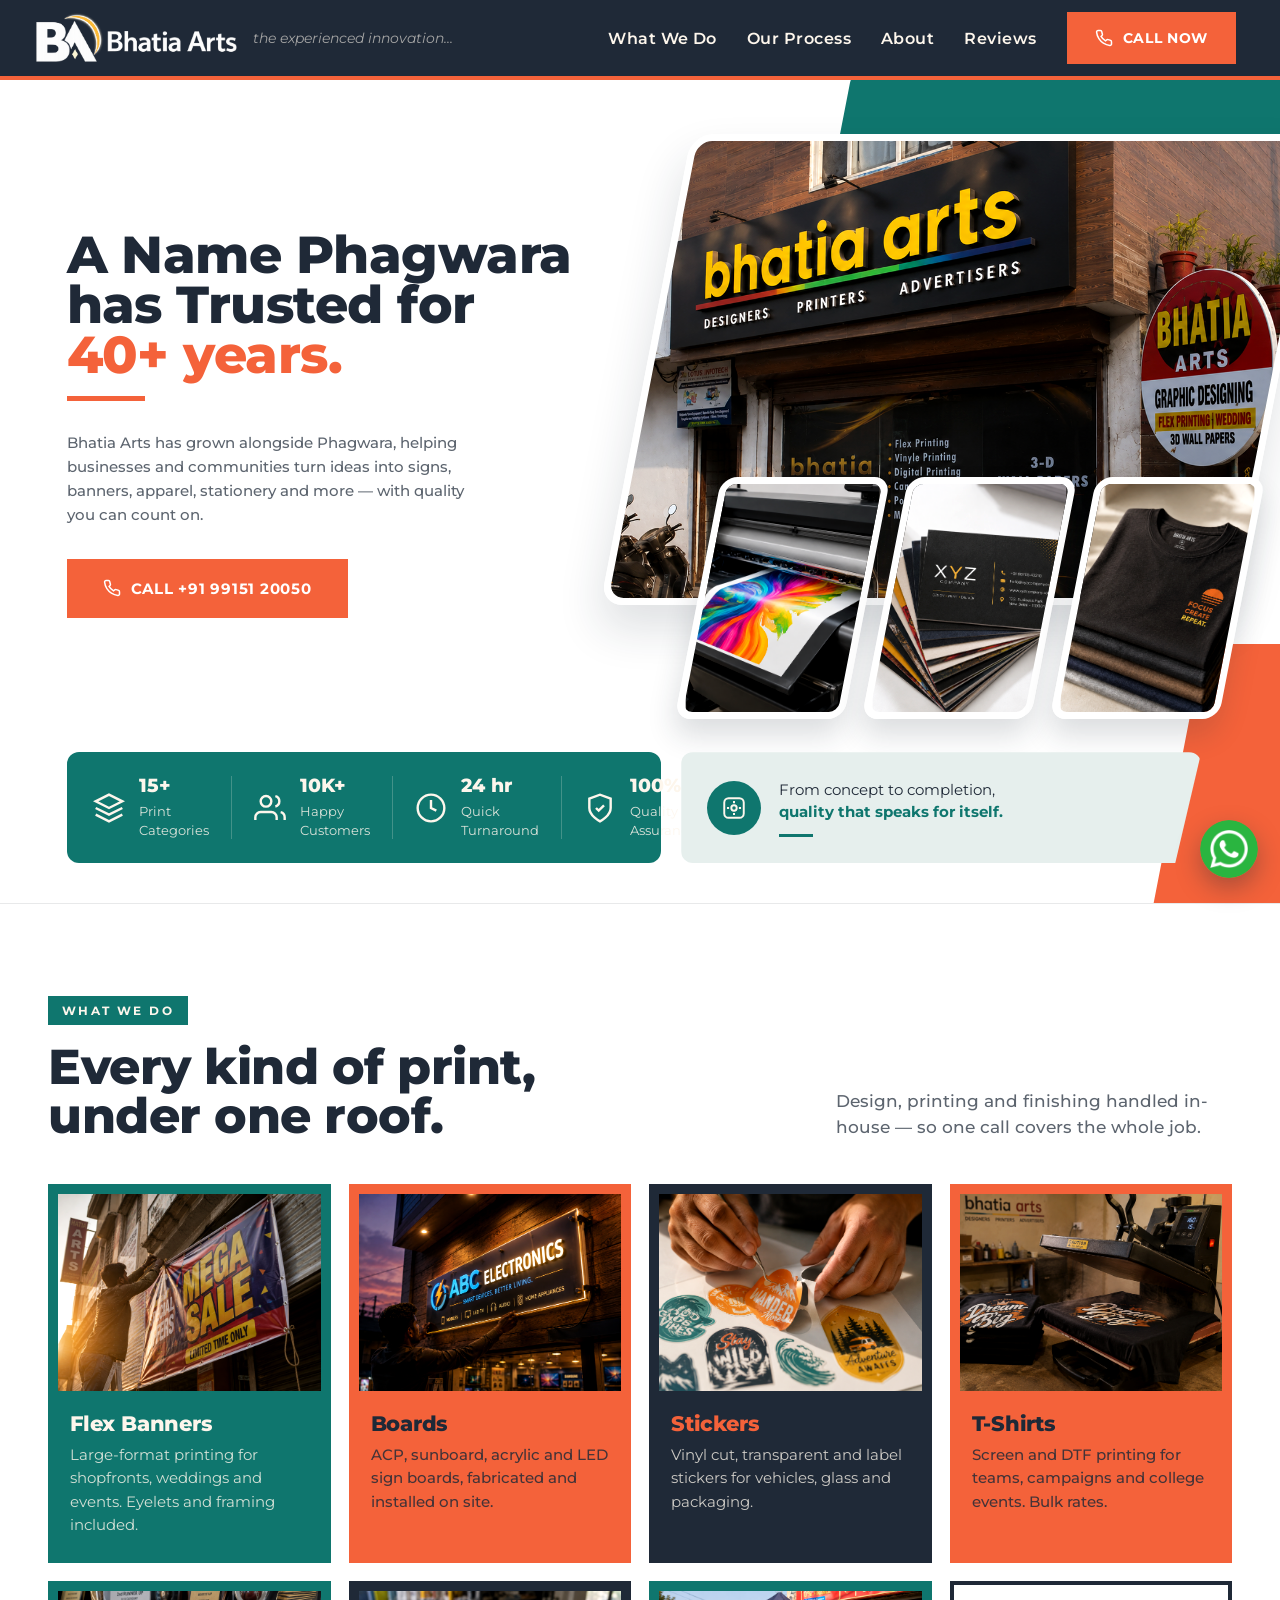
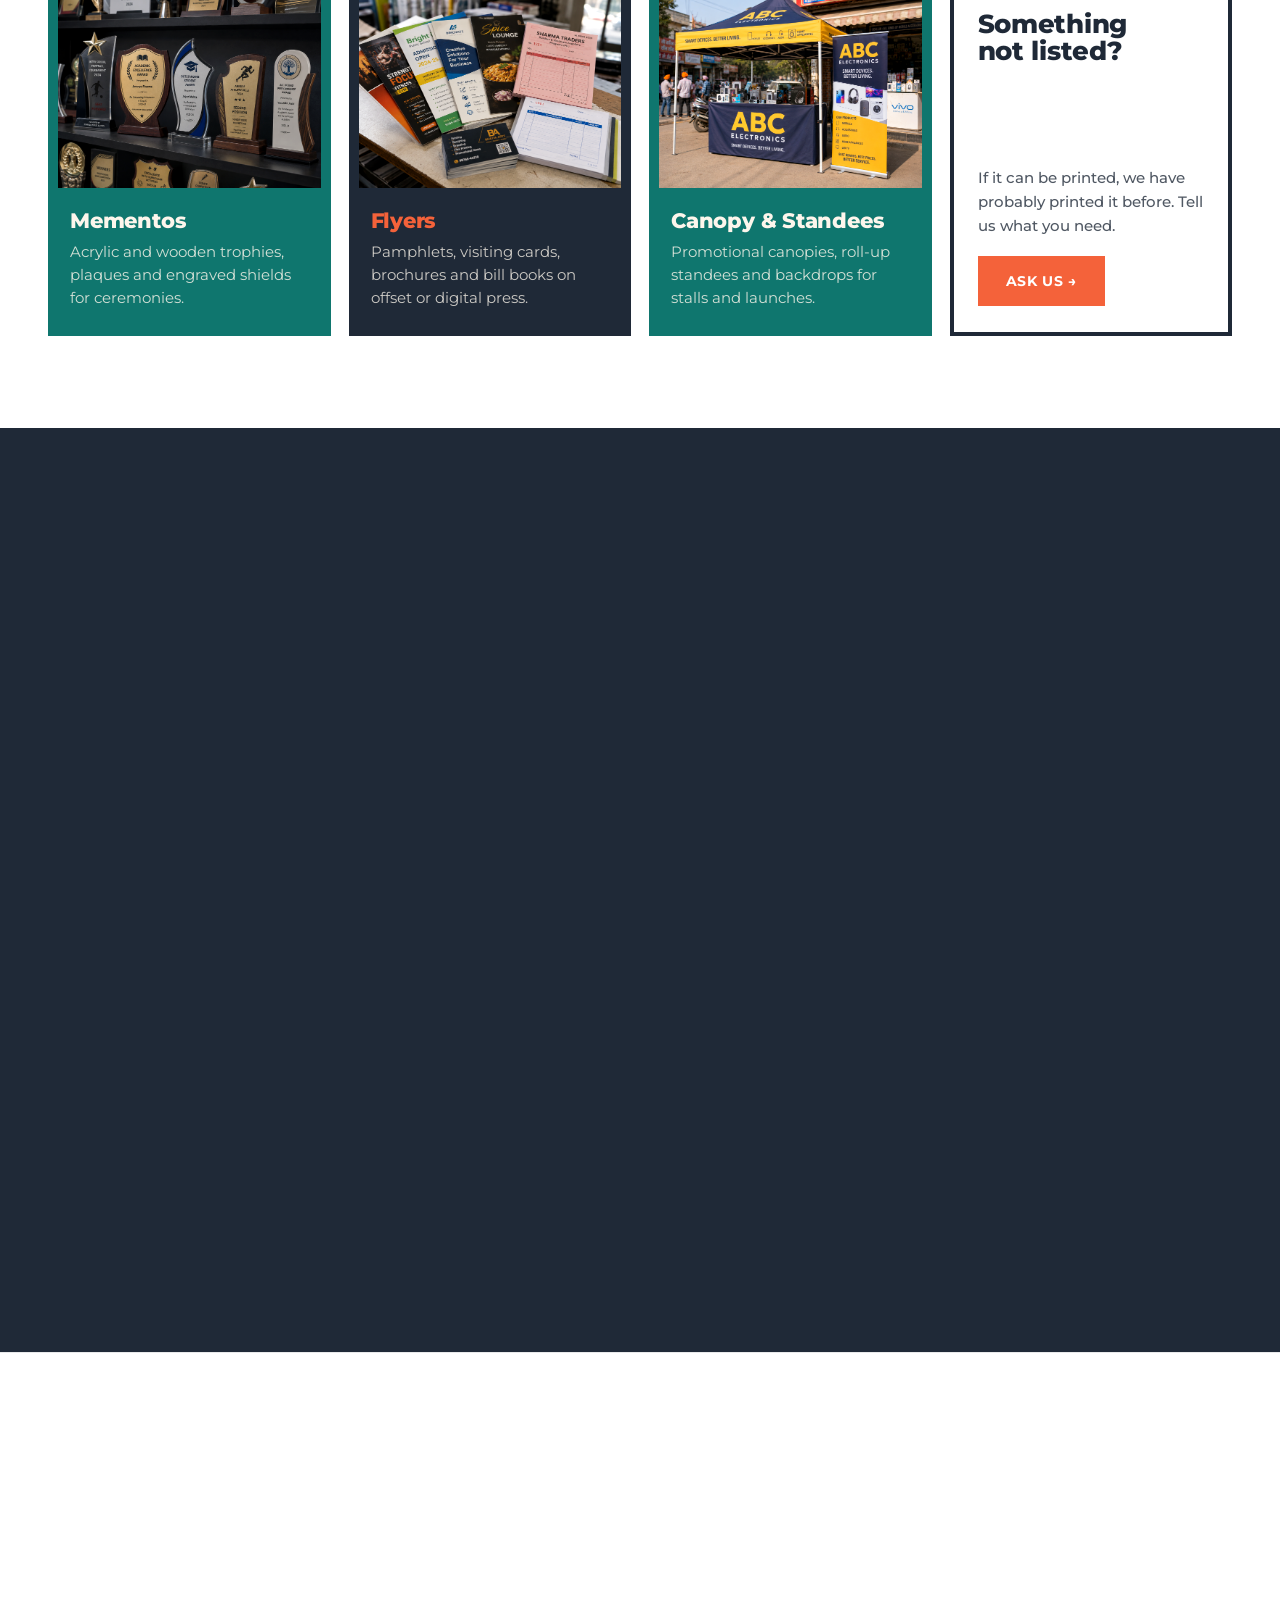
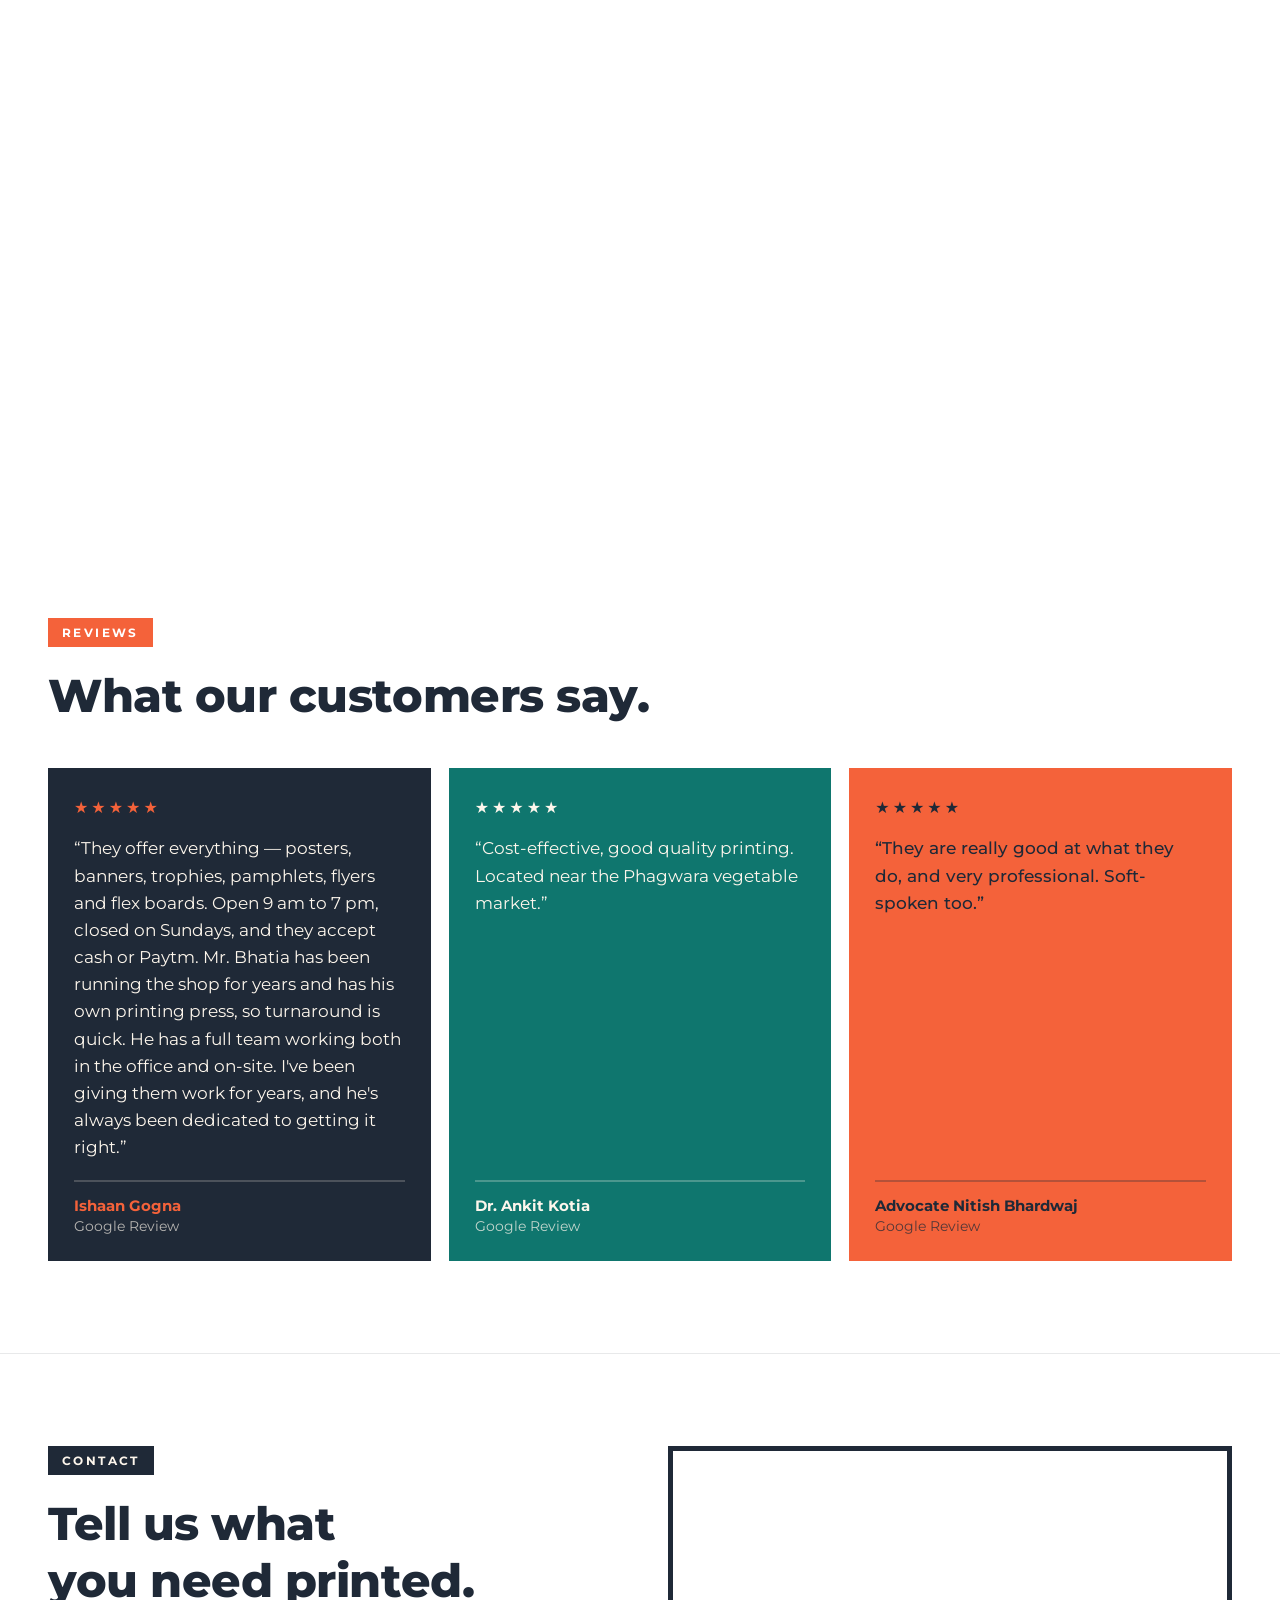
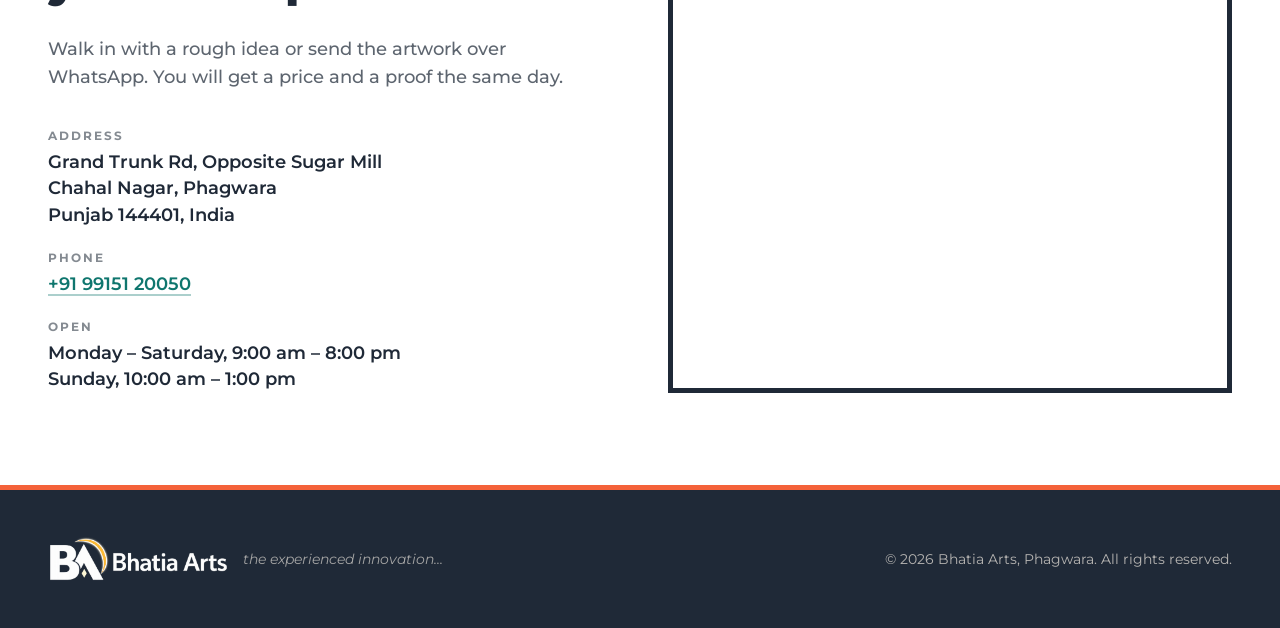
==== index.html @ d804cbc3 "Rename bhatia-arts-v2.html to index.html for Cloudflare Pages Static hosts serve index.html by defau" ====
<!DOCTYPE html>
<html lang="en">
<head>
<meta charset="utf-8">
<meta name="viewport" content="width=device-width, initial-scale=1">
<title>Bhatia Arts — Printing Solutions Since 1983</title>
<link rel="icon" type="image/png" href="favicon.png">
<link rel="icon" type="image/x-icon" href="favicon.ico">
<link rel="apple-touch-icon" href="apple-touch-icon.png">
<link rel="preconnect" href="https://fonts.googleapis.com">
<link rel="preconnect" href="https://fonts.gstatic.com" crossorigin>
<link href="https://fonts.googleapis.com/css2?family=Montserrat:ital,wght@0,400;0,500;0,600;0,700;0,800;0,900;1,400&display=swap" rel="stylesheet">
<link rel="stylesheet" href="bhatia-arts-v2.css">
</head>
<body>

<header class="site-header">
  <div class="container header-inner">
    <a href="#top" class="logo">
      <img src="logo.png" alt="Bhatia Arts" class="logo-img">
      <span class="logo-tagline">the experienced innovation...</span>
    </a>
    <button class="nav-toggle" id="nav-toggle" aria-label="Toggle menu" aria-expanded="false" aria-controls="main-nav">
      <svg viewBox="0 0 24 24" fill="none" stroke="currentColor" stroke-width="2" stroke-linecap="round"><path d="M3 6h18M3 12h18M3 18h18"/></svg>
    </button>
    <nav class="main-nav" id="main-nav">
      <a href="#work">What We Do</a>
      <a href="#process">Our Process</a>
      <a href="#about">About</a>
      <a href="#reviews">Reviews</a>
      <a href="tel:+919915120050" class="btn btn-primary btn-sm">
        <svg class="icon" viewBox="0 0 24 24" fill="none" stroke="currentColor" stroke-width="2"><path d="M22 16.92v3a2 2 0 0 1-2.18 2 19.79 19.79 0 0 1-8.63-3.07 19.5 19.5 0 0 1-6-6 19.79 19.79 0 0 1-3.07-8.67A2 2 0 0 1 4.11 2h3a2 2 0 0 1 2 1.72c.127.96.362 1.903.7 2.81a2 2 0 0 1-.45 2.11L8.09 9.91a16 16 0 0 0 6 6l1.27-1.27a2 2 0 0 1 2.11-.45c.907.338 1.85.573 2.81.7A2 2 0 0 1 22 16.92z"/></svg>
        Call Now
      </a>
    </nav>
  </div>
</header>

<section id="top" class="hero">
  <div class="hero-bg" aria-hidden="true">
    <div class="shape shape--teal"></div>
    <div class="shape shape--orange"></div>
  </div>

  <div class="hero-inner">
    <div class="hero-content">
      <h1 class="hero-title">A Name Phagwara<br>has Trusted for<br><span class="accent-text">40+ years.</span><span class="accent-rule"></span></h1>
      <p class="hero-sub">Bhatia Arts has grown alongside Phagwara, helping businesses and communities turn ideas into signs, banners, apparel, stationery and more — with quality you can count on.</p>
      <div class="hero-actions">
        <a href="tel:+919915120050" class="btn btn-primary">
          <svg class="icon" viewBox="0 0 24 24" fill="none" stroke="currentColor" stroke-width="2"><path d="M22 16.92v3a2 2 0 0 1-2.18 2 19.79 19.79 0 0 1-8.63-3.07 19.5 19.5 0 0 1-6-6 19.79 19.79 0 0 1-3.07-8.67A2 2 0 0 1 4.11 2h3a2 2 0 0 1 2 1.72c.127.96.362 1.903.7 2.81a2 2 0 0 1-.45 2.11L8.09 9.91a16 16 0 0 0 6 6l1.27-1.27a2 2 0 0 1 2.11-.45c.907.338 1.85.573 2.81.7A2 2 0 0 1 22 16.92z"/></svg>
          Call +91 99151 20050
        </a>
      </div>
    </div>

    <div class="hero-visual">
      <div class="hero-billboard">
        <img src="hero-large.png" alt="Bhatia Arts storefront and illuminated signage, Phagwara" loading="lazy">
      </div>

      <div class="hero-strip">
        <div class="hero-strip-item">
          <img src="hero-strip-1-press.png" alt="Large-format printer producing a colorful print" loading="lazy">
        </div>
        <div class="hero-strip-item">
          <img src="hero-strip-2-cards.png" alt="Stack of printed business cards" loading="lazy">
        </div>
        <div class="hero-strip-item">
          <img src="hero-strip-3-tshirt.png" alt="Folded stack of printed Bhatia Arts t-shirts" loading="lazy">
        </div>
      </div>
    </div>
  </div>

  <div class="hero-bottom">
    <div class="stats-bar">
      <div class="stat">
        <svg class="stat-icon" viewBox="0 0 24 24" fill="none" stroke="currentColor" stroke-width="1.8"><path d="m12 2-10 5 10 5 10-5-10-5Z"/><path d="m2 17 10 5 10-5"/><path d="m2 12 10 5 10-5"/></svg>
        <div><strong>15+</strong><span>Print<br>Categories</span></div>
      </div>
      <div class="stat">
        <svg class="stat-icon" viewBox="0 0 24 24" fill="none" stroke="currentColor" stroke-width="1.8"><path d="M17 21v-2a4 4 0 0 0-4-4H5a4 4 0 0 0-4 4v2"/><circle cx="9" cy="7" r="4"/><path d="M23 21v-2a4 4 0 0 0-3-3.87"/><path d="M16 3.13a4 4 0 0 1 0 7.75"/></svg>
        <div><strong>10K+</strong><span>Happy<br>Customers</span></div>
      </div>
      <div class="stat">
        <svg class="stat-icon" viewBox="0 0 24 24" fill="none" stroke="currentColor" stroke-width="1.8"><circle cx="12" cy="12" r="10"/><path d="M12 6v6l4 2"/></svg>
        <div><strong>24 hr</strong><span>Quick<br>Turnaround</span></div>
      </div>
      <div class="stat">
        <svg class="stat-icon" viewBox="0 0 24 24" fill="none" stroke="currentColor" stroke-width="1.8"><path d="M12 22s8-4 8-10V5l-8-3-8 3v7c0 6 8 10 8 10Z"/><path d="m9 12 2 2 4-4"/></svg>
        <div><strong>100%</strong><span>Quality<br>Assurance</span></div>
      </div>
    </div>

    <div class="quote-box">
      <span class="quote-icon">
        <svg viewBox="0 0 24 24" fill="none" stroke="currentColor" stroke-width="1.8"><rect x="3" y="3" width="18" height="18" rx="4"/><circle cx="12" cy="12" r="2.5"/><path d="M12 5.5v2M12 16.5v2M5.5 12h2M16.5 12h2"/></svg>
      </span>
      <p>From concept to completion,<br><strong>quality that speaks for itself.</strong><span class="quote-rule"></span></p>
    </div>
  </div>
</section>

<section id="work" class="work">
  <div class="container">
    <div class="section-head reveal">
      <div>
        <div class="eyebrow eyebrow--dark">What we do</div>
        <h2>Every kind of print,<br>under one roof.</h2>
      </div>
      <p class="section-lede">Design, printing and finishing handled in-house — so one call covers the whole job.</p>
    </div>

    <div class="work-grid">
      <article class="work-card work-card--teal reveal">
        <div class="work-card-img"><img src="flex.png" alt="Worker installing a large printed flex banner" loading="lazy"></div>
        <div class="work-card-body">
          <h3>Flex Banners</h3>
          <p>Large-format printing for shopfronts, weddings and events. Eyelets and framing included.</p>
        </div>
      </article>
      <article class="work-card work-card--orange reveal">
        <div class="work-card-img"><img src="board.png" alt="Backlit LED sign board being mounted on a shopfront" loading="lazy"></div>
        <div class="work-card-body">
          <h3>Boards</h3>
          <p>ACP, sunboard, acrylic and LED sign boards, fabricated and installed on site.</p>
        </div>
      </article>
      <article class="work-card work-card--dark reveal">
        <div class="work-card-img"><img src="stickers.png" alt="Hands weeding colorful die-cut vinyl stickers" loading="lazy"></div>
        <div class="work-card-body">
          <h3 class="accent-text">Stickers</h3>
          <p>Vinyl cut, transparent and label stickers for vehicles, glass and packaging.</p>
        </div>
      </article>
      <article class="work-card work-card--orange reveal">
        <div class="work-card-img"><img src="t-shirt.png" alt="Heat press printing a design onto a t-shirt" loading="lazy"></div>
        <div class="work-card-body">
          <h3>T-Shirts</h3>
          <p>Screen and DTF printing for teams, campaigns and college events. Bulk rates.</p>
        </div>
      </article>
      <article class="work-card work-card--teal reveal">
        <div class="work-card-img"><img src="mementos.png" alt="Shelf of acrylic and wooden trophies and plaques" loading="lazy"></div>
        <div class="work-card-body">
          <h3>Mementos</h3>
          <p>Acrylic and wooden trophies, plaques and engraved shields for ceremonies.</p>
        </div>
      </article>
      <article class="work-card work-card--dark reveal">
        <div class="work-card-img"><img src="flyers.png" alt="Stack of printed flyers, brochures and bill books" loading="lazy"></div>
        <div class="work-card-body">
          <h3 class="accent-text">Flyers</h3>
          <p>Pamphlets, visiting cards, brochures and bill books on offset or digital press.</p>
        </div>
      </article>
      <article class="work-card work-card--teal reveal">
        <div class="work-card-img"><img src="canopy.png" alt="Promotional canopy tent and roll-up standee at a stall" loading="lazy"></div>
        <div class="work-card-body">
          <h3>Canopy &amp; Standees</h3>
          <p>Promotional canopies, roll-up standees and backdrops for stalls and launches.</p>
        </div>
      </article>
      <article class="work-card work-card--cta reveal">
        <h3>Something<br>not listed?</h3>
        <div>
          <p>If it can be printed, we have probably printed it before. Tell us what you need.</p>
          <a href="#contact" class="btn btn-primary btn-sm">Ask us &rarr;</a>
        </div>
      </article>
    </div>
  </div>
</section>

<section id="process" class="process">
  <div class="container">
    <div class="section-head section-head--dark reveal">
      <div>
        <div class="eyebrow eyebrow--dark">The Process</div>
        <h2>You bring the idea.<br>We take it from there.</h2>
      </div>
      <p class="section-lede section-lede--dark">Not sure what material to use? Need a particular finish? Have a rough idea but don't know how to produce it? That's what we're here for.</p>
    </div>
    <div class="process-grid">
      <div class="process-step reveal">
        <div class="process-img">
          <img src="brief.png" alt="Designer reviewing a poster layout on screen next to hand-drawn sketches" loading="lazy">
        </div>
        <div class="process-meta"><span class="process-num">01</span><h3 class="process-title">Tell Us What You Need</h3></div>
        <p class="process-desc">We understand the job and help figure out the best way to make it.</p>
      </div>
      <div class="process-step reveal">
        <div class="process-img">
          <img src="making.png" alt="Large-format printer producing a poster" loading="lazy">
        </div>
        <div class="process-meta"><span class="process-num">02</span><h3 class="process-title">We Make It</h3></div>
        <p class="process-desc">From printing and cutting to pressing, engraving and finishing, we handle the production.</p>
      </div>
      <div class="process-step reveal">
        <div class="process-img">
          <img src="finish.png" alt="Trimming a finished print and rolling it for delivery" loading="lazy">
        </div>
        <div class="process-meta"><span class="process-num">03</span><h3 class="process-title">You Get The Finished Piece</h3></div>
        <p class="process-desc">We check the work, finish it properly and get it ready for use.</p>
      </div>
    </div>
  </div>
</section>

<section id="about" class="about">
  <div class="container about-inner">
    <div class="about-visual reveal">
      <div class="about-shape" aria-hidden="true"></div>
      <div class="about-img"><img src="about-us.png" alt="Bhatia Arts team member at the office desk, trophy cabinet in the background" loading="lazy"></div>
    </div>
    <div class="about-content reveal">
      <div class="eyebrow">About us</div>
      <h2>Part of Phagwara<br>for over 40 years.</h2>
      <p>What started in 1983 as a small printing business in Phagwara has grown into one of the city's familiar names for printing, signage, branding and custom solutions.</p>
      <p>Over the years, Bhatia Arts has evolved with changing technology, businesses and customer needs — while staying rooted in the values that started it all: quality work, honest service and lasting relationships.</p>
      <p>Four decades later, our foundation remains simple — do good work, stand by it, and keep moving forward.</p>
      <div class="pill-row">
        <span class="pill">40+ Years Local</span>
        <span class="pill">In-House Production</span>
        <span class="pill">One Place. Everything.</span>
      </div>
    </div>
  </div>
</section>

<section id="reviews" class="reviews">
  <div class="container">
    <div class="eyebrow eyebrow--orange">Reviews</div>
    <h2 class="reviews-title reveal">What our customers say.</h2>
    <div class="reviews-grid">
      <figure class="review-card review-card--dark reveal">
        <div class="stars">&#9733;&#9733;&#9733;&#9733;&#9733;</div>
        <blockquote>&ldquo;They offer everything — posters, banners, trophies, pamphlets, flyers and flex boards. Open 9 am to 7 pm, closed on Sundays, and they accept cash or Paytm. Mr. Bhatia has been running the shop for years and has his own printing press, so turnaround is quick. He has a full team working both in the office and on-site. I've been giving them work for years, and he's always been dedicated to getting it right.&rdquo;</blockquote>
        <figcaption><strong>Ishaan Gogna</strong><span>Google Review</span></figcaption>
      </figure>
      <figure class="review-card review-card--teal reveal">
        <div class="stars stars--light">&#9733;&#9733;&#9733;&#9733;&#9733;</div>
        <blockquote>&ldquo;Cost-effective, good quality printing. Located near the Phagwara vegetable market.&rdquo;</blockquote>
        <figcaption><strong>Dr. Ankit Kotia</strong><span>Google Review</span></figcaption>
      </figure>
      <figure class="review-card review-card--orange reveal">
        <div class="stars stars--dark">&#9733;&#9733;&#9733;&#9733;&#9733;</div>
        <blockquote>&ldquo;They are really good at what they do, and very professional. Soft-spoken too.&rdquo;</blockquote>
        <figcaption><strong>Advocate Nitish Bhardwaj</strong><span>Google Review</span></figcaption>
      </figure>
    </div>
  </div>
</section>

<section id="contact" class="contact">
  <div class="container contact-inner">
    <div class="reveal">
      <div class="eyebrow">Contact</div>
      <h2>Tell us what<br>you need printed.</h2>
      <p class="contact-lede">Walk in with a rough idea or send the artwork over WhatsApp. You will get a price and a proof the same day.</p>
      <dl class="contact-list">
        <div><dt>Address</dt><dd>Grand Trunk Rd, Opposite Sugar Mill<br>Chahal Nagar, Phagwara<br>Punjab 144401, India</dd></div>
        <div><dt>Phone</dt><dd><a href="tel:+919915120050">+91 99151 20050</a></dd></div>
        <div><dt>Open</dt><dd>Monday – Saturday, 9:00 am – 8:00 pm<br>Sunday, 10:00 am – 1:00 pm</dd></div>
      </dl>
    </div>

    <div class="contact-map reveal">
      <iframe src="https://www.google.com/maps/embed?pb=!1m18!1m12!1m3!1d2223.5690575856943!2d75.76493924744001!3d31.225441736732037!2m3!1f0!2f0!3f0!3m2!1i1024!2i768!4f13.1!3m3!1m2!1s0x391af4e692614265%3A0xd04d8330cf8684ca!2sBhatia%20Arts!5e0!3m2!1sen!2sin!4v1786191130880!5m2!1sen!2sin" width="600" height="450" style="border:0;" allowfullscreen="" loading="lazy" referrerpolicy="strict-origin-when-cross-origin" title="Bhatia Arts location map"></iframe>
    </div>
  </div>
</section>

<footer class="site-footer">
  <div class="container footer-inner">
    <div class="logo">
      <img src="logo.png" alt="Bhatia Arts" class="logo-img logo-img--footer">
      <span class="logo-tagline">the experienced innovation...</span>
    </div>
    <div>&copy; 2026 Bhatia Arts, Phagwara. All rights reserved.</div>
  </div>
</footer>

<a href="https://wa.me/919915120050?text=Hi%2C%20I%27d%20like%20to%20know%20more%20about%20your%20printing%20services." class="whatsapp-float" target="_blank" rel="noopener" aria-label="Chat with us on WhatsApp">
  <img src="whatsapp-icon.png" alt="">
</a>

<script src="bhatia-arts-v2.js"></script>
</body>
</html>
---- bhatia-arts-v2.css ----
:root {
  --dark: #1f2937;
  --orange: #f4623a;
  --teal: #0f766e;
  --cream: #fdf6ec;
  --white: #ffffff;
  --ph-bg: #e5e7eb;
  --ph-border: #9ca3af;
  --ph-text: #6b7280;
}

* { box-sizing: border-box; }

body {
  margin: 0;
  background: var(--white);
  color: var(--dark);
  font-family: 'Montserrat', system-ui, sans-serif;
  -webkit-font-smoothing: antialiased;
  overflow-x: hidden;
}

h1, h2, h3 { font-family: 'Montserrat', system-ui, sans-serif; font-weight: 800; letter-spacing: -0.01em; margin: 0; }

a { color: var(--orange); text-decoration: none; }
a:hover { color: var(--teal); }
::selection { background: var(--orange); color: var(--cream); }

.container { max-width: 1240px; margin: 0 auto; padding: 0 24px; }

.accent-text { color: var(--orange); }

/* Scroll-reveal: JS toggles .is-visible via IntersectionObserver as each
   element enters the viewport (see bhatia-arts-v2.js). Kept above the
   section-specific hover rules below so hover always wins the cascade once
   an element has already revealed (equal specificity, later rule wins). */
.reveal { opacity: 0; transform: translateY(28px); transition: opacity 0.7s ease, transform 0.7s ease; }
.reveal.is-visible { opacity: 1; transform: none; }
@media (prefers-reduced-motion: reduce) {
  .reveal { opacity: 1; transform: none; transition: none; }
}

.btn {
  display: inline-flex;
  align-items: center;
  gap: 10px;
  font-weight: 700;
  font-size: 15px;
  letter-spacing: 0.05em;
  text-transform: uppercase;
  padding: 18px 34px;
  border: 2.5px solid transparent;
  cursor: pointer;
  white-space: nowrap;
  transition: transform 0.2s ease, background 0.2s ease, color 0.2s ease;
}
.btn:hover { transform: translateY(-2px); }
.btn-primary { background: var(--orange); color: #fff; }
.btn-primary:hover { background: var(--dark); color: var(--cream); }
.btn-outline { border-color: var(--dark); color: var(--dark); }
.btn-outline:hover { background: var(--dark); color: #fff; }
.btn-sm { padding: 15px 26px; font-size: 13.5px; }
.btn .icon { width: 18px; height: 18px; }
.arrow { font-size: 16px; }

.placeholder-img {
  background: var(--ph-bg);
  color: var(--ph-border);
  display: flex;
  align-items: center;
  justify-content: center;
}
.placeholder-img svg { width: 30%; height: 30%; max-width: 64px; max-height: 64px; }

/* Header */
.site-header {
  position: sticky;
  top: 0;
  z-index: 50;
  background: var(--dark);
  border-bottom: 4px solid var(--orange);
}
.header-inner {
  padding: 12px 24px 12px 14px;
  display: flex;
  align-items: center;
  justify-content: space-between;
  gap: 24px;
  flex-wrap: wrap;
}
.logo { display: flex; align-items: center; gap: 14px; color: var(--cream); }
.logo-img { height: 52px; width: auto; display: block; }
.logo-img--footer { height: 28px; }
.logo-tagline { font-size: 14px; font-style: italic; color: rgba(253,246,236,0.6); }
.main-nav { display: flex; align-items: center; gap: 30px; flex-wrap: wrap; justify-content: flex-end; font-size: 15.5px; font-weight: 600; letter-spacing: 0.03em; }
.main-nav > a:not(.btn) { color: var(--cream); }

.nav-toggle { display: none; background: none; border: 0; color: var(--cream); padding: 6px; cursor: pointer; }
.nav-toggle svg { width: 26px; height: 26px; display: block; }

/* Below 900px the hero stacks to one column (see .hero-inner), so the nav
   collapses into a toggled panel at the same breakpoint rather than wrapping
   onto a second header row and eating the viewport. */
@media (max-width: 900px) {
  .nav-toggle { display: flex; align-items: center; justify-content: center; }
  .main-nav {
    display: none;
    width: 100%;
    flex-direction: column;
    align-items: stretch;
    gap: 0;
    padding-top: 8px;
  }
  .main-nav.is-open { display: flex; }
  .main-nav > a:not(.btn) { padding: 14px 4px; border-top: 1px solid rgba(253,246,236,0.14); }
  .main-nav > a.btn { margin-top: 14px; justify-content: center; }
}
@media (max-width: 560px) {
  .logo-tagline { display: none; }
}

/* Hero
   Cards are SKEWED (top/bottom edges stay horizontal, sides slant) rather than
   rotated, so the whole collage shares one consistent lean. */
.hero {
  --slant: -11deg;
  --unslant: 11deg;
  background: var(--white);
  border-bottom: 1px solid rgba(31,41,55,0.10);
  position: relative;
  overflow: hidden;
  display: flex;
  flex-direction: column;
  min-height: calc(100vh - 76px);
}

.hero-bg { position: absolute; inset: 0; z-index: 0; }
.shape { position: absolute; border-radius: 30px; transform: skewX(var(--slant)); }
.shape--teal { top: -26px; right: 1%; width: 36%; height: 62%; background: var(--teal); }
.shape--orange { bottom: -70px; right: -110px; width: 17%; height: 40%; background: var(--orange); }

.hero-inner {
  position: relative;
  z-index: 1;
  flex: 1;
  display: grid;
  grid-template-columns: 50% 50%;
  align-items: center;
}
.hero-content {
  padding: 40px clamp(24px, 3.5vw, 60px) 24px clamp(24px, 5.2vw, 88px);
}

.badge {
  display: inline-flex;
  align-items: center;
  gap: 10px;
  background: var(--white);
  border: 1.5px solid rgba(31,41,55,0.18);
  color: var(--dark);
  padding: 9px 18px;
  font-size: 12px;
  font-weight: 700;
  letter-spacing: 0.16em;
  text-transform: uppercase;
  margin-bottom: 26px;
}

.hero-title {
  font-size: clamp(34px, 4.1vw, 68px);
  line-height: 0.95;
  margin: 0 0 30px;
}
.accent-rule {
  display: block;
  width: 78px;
  height: 5px;
  background: var(--orange);
  margin-top: 16px;
}

.hero-sub {
  font-size: clamp(15px, 1.15vw, 19px);
  line-height: 1.6;
  color: rgba(31,41,55,0.72);
  max-width: 42ch;
  margin: 0 0 32px;
  font-weight: 500;
}

.hero-actions { display: flex; flex-wrap: wrap; gap: 14px; align-items: center; }

/* Hero visual: big card behind, three cards in front, all sharing one skew */
.hero-visual { position: relative; align-self: stretch; min-height: 620px; }

.hero-billboard {
  position: absolute;
  top: 8%;
  left: 1%;
  right: 0;
  height: 70%;
  border-radius: 22px;
  overflow: hidden;
  border: 7px solid var(--white);
  transform: skewX(var(--slant));
  box-shadow: 0 24px 44px rgba(31,41,55,0.14);
}
.hero-billboard img {
  width: 100%;
  height: 100%;
  object-fit: cover;
  display: block;
  /* undo the frame's skew so the photo itself renders straight */
  transform: skewX(var(--unslant)) scale(1.25);
  transform-origin: center;
  /* shared color grade so photos pulled from different sources (real
     photography + generated shots) read as one consistent set */
  filter: saturate(1.08) contrast(1.05) brightness(1.02);
}

.hero-strip {
  position: absolute;
  left: 9%;
  right: 6%;
  bottom: 5%;
  height: 36%;
  display: flex;
  gap: 3.5%;
}
.hero-strip-item {
  flex: 1;
  border-radius: 16px;
  overflow: hidden;
  border: 7px solid var(--white);
  transform: skewX(var(--slant));
  box-shadow: 0 16px 28px rgba(31,41,55,0.16);
}
.hero-strip-item img {
  width: 100%;
  height: 100%;
  object-fit: cover;
  display: block;
  /* undo the frame's skew so the photo itself renders straight */
  transform: skewX(var(--unslant)) scale(1.25);
  transform-origin: center;
  filter: saturate(1.08) contrast(1.05) brightness(1.02);
}

/* Bottom row: stats bar and quote box side by side */
.hero-bottom {
  position: relative;
  z-index: 2;
  display: grid;
  grid-template-columns: minmax(0, 50%) minmax(0, 520px);
  gap: 20px;
  padding: 0 24px 40px clamp(24px, 5.2vw, 88px);
}

.stats-bar {
  display: grid;
  grid-template-columns: repeat(4, 1fr);
  gap: 22px;
  background: var(--teal);
  color: var(--cream);
  border-radius: 12px;
  padding: 24px 26px;
}
.stat { display: flex; align-items: center; gap: 14px; }
.stat + .stat { border-left: 1px solid rgba(253,246,236,0.22); padding-left: 22px; }
.stat-icon { width: 32px; height: 32px; flex-shrink: 0; }
.stat strong { display: block; font-size: clamp(18px, 1.5vw, 24px); font-weight: 800; line-height: 1; margin-bottom: 5px; }
.stat span { font-size: 12.5px; line-height: 1.3; color: rgba(253,246,236,0.85); }

.quote-box {
  background: #e6efed;
  padding: 20px 34px 20px 26px;
  display: flex;
  align-items: center;
  gap: 18px;
  border-radius: 12px;
  /* slanted right edge, matching the card skew */
  clip-path: polygon(0 0, 100% 0, calc(100% - 26px) 100%, 0 100%);
}
.quote-icon {
  flex-shrink: 0;
  width: 54px;
  height: 54px;
  border-radius: 50%;
  background: var(--teal);
  color: var(--cream);
  display: flex;
  align-items: center;
  justify-content: center;
}
.quote-icon svg { width: 26px; height: 26px; }
.quote-box p { margin: 0; font-size: 15px; line-height: 1.5; color: var(--dark); }
.quote-box strong { color: var(--teal); }
.quote-rule { display: block; width: 34px; height: 3px; background: var(--teal); margin-top: 10px; }

@media (max-width: 1100px) {
  .hero-visual { min-height: 520px; }
}
@media (max-width: 900px) {
  /* the skewed parallelogram frames read fine on the wide desktop hero, but
     cramped into a single mobile column they just look like clipped, tilted
     photos — drop the skew entirely here for plain rounded-rect photos. */
  .hero { --slant: 0deg; --unslant: 0deg; min-height: 0; }
  /* shapes are positioned against the whole hero, which is much taller once
     the columns stack — they'd cut across the copy, so drop them here */
  .hero-bg { display: none; }
  .hero-inner { grid-template-columns: 1fr; }
  .hero-content { padding: 48px 24px 0; }
  /* the desktop version absolutely-positions the billboard and strip so
     they overlap into one cascading collage — cramped onto one mobile
     column that just reads as photos stacked on top of each other, so
     switch both back to plain static flow: landscape photo, then the
     three portrait photos in a row underneath, no white photo-stack
     border on either (matches the flat reference layout). */
  .hero-visual { position: static; min-height: 0; margin-top: 32px; padding: 0 24px; }
  .hero-billboard {
    position: static;
    width: 100%;
    height: auto;
    aspect-ratio: 16/9;
    border: 0;
  }
  .hero-strip {
    position: static;
    height: auto;
    margin-top: 14px;
    gap: 12px;
  }
  .hero-strip-item {
    aspect-ratio: 3/4;
    border: 0;
  }
  .hero-bottom { grid-template-columns: 1fr; padding: 32px 24px 40px; }
  .quote-box { clip-path: none; }

  /* iOS Safari breaks position:sticky/fixed (header, WhatsApp button) when
     body has non-visible overflow — .hero already clips its own skewed
     bleed locally, so this was only ever needed as a belt-and-suspenders
     guard and is safe to lift on mobile viewports. */
  body { overflow-x: visible; }
}
@media (max-width: 640px) {
  .stats-bar { grid-template-columns: repeat(2, 1fr); gap: 18px; }
  .stat + .stat { border-left: 0; padding-left: 0; }
  .stat:nth-child(even) { border-left: 1px solid rgba(253,246,236,0.22); padding-left: 18px; }
}

/* Ticker */
.ticker { background: var(--dark); color: var(--cream); padding: 0 24px; border-bottom: 4px solid var(--orange); }
.ticker-inner { display: flex; flex-wrap: wrap; gap: 12px 48px; padding: 22px 0; font-size: 13.5px; letter-spacing: 0.18em; text-transform: uppercase; font-weight: 700; }
.sep { color: var(--orange); }

/* Section shared bits */
.eyebrow { display: inline-block; background: var(--dark); color: var(--cream); font-size: 12px; font-weight: 700; letter-spacing: 0.2em; text-transform: uppercase; padding: 7px 14px; margin-bottom: 20px; }
.eyebrow--dark { background: var(--teal); margin-bottom: 18px; }
.eyebrow--orange { background: var(--orange); color: #fff; }

.section-head { display: flex; flex-wrap: wrap; justify-content: space-between; align-items: flex-end; gap: 24px; margin-bottom: 44px; }
.section-head h2 { font-size: clamp(34px, 3.8vw, 52px); line-height: 1; }
.section-lede { font-size: 16.5px; line-height: 1.6; color: rgba(31,41,55,0.72); max-width: 36ch; margin: 0; font-weight: 500; }
.section-head--dark h2 { font-size: clamp(32px, 3.6vw, 48px); color: var(--cream); }
.section-lede--dark { color: rgba(253,246,236,0.62); max-width: 34ch; }

/* Work */
.work { padding: 92px 24px; background: var(--white); }
.work-grid { display: grid; grid-template-columns: repeat(auto-fill, minmax(280px, 1fr)); gap: 18px; }
.work-card { transition: transform 0.3s ease, box-shadow 0.3s ease; }
.work-card:hover { transform: translateY(-6px); box-shadow: 0 16px 32px rgba(31,41,55,0.18); }
.work-card-img { aspect-ratio: 4/3; margin: 10px 10px 0; overflow: hidden; }
.work-card-img img {
  width: 100%; height: 100%; object-fit: cover; display: block;
  filter: saturate(1.08) contrast(1.05) brightness(1.02);
  transition: transform 0.5s ease;
}
.work-card:hover .work-card-img img { transform: scale(1.06); }
.work-card-body { padding: 20px 22px 26px; }
.work-card-body h3 { font-size: 21px; margin: 0 0 8px; }
.work-card-body p { margin: 0; font-size: 14.5px; line-height: 1.6; }
.work-card--teal { background: var(--teal); color: var(--cream); }
.work-card--teal p { color: rgba(253,246,236,0.82); }
.work-card--orange { background: var(--orange); color: var(--dark); }
.work-card--orange p { color: rgba(31,41,55,0.82); font-weight: 500; }
.work-card--dark { background: var(--dark); color: var(--cream); }
.work-card--dark p { color: rgba(253,246,236,0.78); }
.work-card--cta {
  background: var(--white);
  border: 4px solid var(--dark);
  display: flex;
  flex-direction: column;
  justify-content: space-between;
  padding: 26px 24px;
  min-height: 240px;
}
.work-card--cta h3 { font-size: 26px; line-height: 1.05; }
.work-card--cta p { margin: 0 0 18px; font-size: 15px; line-height: 1.6; color: rgba(31,41,55,0.78); font-weight: 500; }

/* About */
.about { padding: 92px 24px; background: var(--white); border-top: 1px solid rgba(31,41,55,0.10); }
.about-inner { display: grid; grid-template-columns: repeat(auto-fit, minmax(340px, 1fr)); gap: 64px; align-items: center; }
.about-visual { position: relative; }
.about-shape { position: absolute; inset: auto auto -20px -20px; width: 56%; height: 58%; background: var(--orange); }
.about-img { position: relative; width: 100%; aspect-ratio: 1/1; border: 5px solid var(--dark); overflow: hidden; }
.about-img img {
  width: 100%; height: 100%; object-fit: cover; display: block;
  filter: saturate(1.08) contrast(1.05) brightness(1.02);
  transition: transform 0.5s ease;
}
.about-img:hover img { transform: scale(1.06); }
.about-content h2 { font-size: clamp(32px, 3.6vw, 48px); margin: 0 0 26px; }
.about-content p { font-size: 17.5px; line-height: 1.65; color: rgba(31,41,55,0.75); margin: 0 0 18px; font-weight: 500; }
.pill-row { display: flex; flex-wrap: wrap; gap: 10px; margin-top: 14px; }
.pill { background: var(--dark); color: var(--cream); padding: 11px 18px; font-size: 13px; font-weight: 700; letter-spacing: 0.04em; }

/* Process */
.process { background: var(--dark); color: var(--cream); padding: 88px 24px; }
.process-grid { display: grid; grid-template-columns: repeat(auto-fit, minmax(220px, 1fr)); gap: 28px; }
.process-img { aspect-ratio: 4/5; margin-bottom: 20px; overflow: hidden; border: 4px solid var(--orange); }
.process-img img {
  width: 100%; height: 100%; object-fit: cover; display: block;
  filter: saturate(1.08) contrast(1.05) brightness(1.02);
  transition: transform 0.5s ease;
}
.process-img:hover img { transform: scale(1.06); }
.process-meta { display: flex; align-items: baseline; gap: 10px; margin-bottom: 8px; }
.process-num { color: var(--orange); font-weight: 800; font-size: 15px; letter-spacing: 0.05em; }
.process-title { font-size: 18px; margin: 0; text-transform: uppercase; letter-spacing: 0.03em; }
.process-desc { margin: 0; font-size: 14.5px; line-height: 1.55; color: rgba(253,246,236,0.72); }

/* Reviews */
.reviews { padding: 92px 24px; background: var(--white); }
.reviews-title { font-size: clamp(32px, 3.6vw, 48px); margin: 0 0 44px; }
.reviews-grid { display: grid; grid-template-columns: repeat(auto-fit, minmax(270px, 1fr)); gap: 18px; }
.review-card { margin: 0; padding: 30px 26px 26px; display: flex; flex-direction: column; gap: 18px; transition: transform 0.3s ease, box-shadow 0.3s ease; }
.review-card:hover { transform: translateY(-6px); box-shadow: 0 16px 32px rgba(31,41,55,0.18); }
.stars { color: var(--orange); font-size: 16px; letter-spacing: 3px; }
.stars--light { color: var(--cream); }
.stars--dark { color: var(--dark); }
.review-card blockquote { margin: 0; font-size: 17px; line-height: 1.6; }
.review-card figcaption { margin-top: auto; padding-top: 14px; border-top: 2px solid rgba(253,246,236,0.2); font-size: 14px; display: flex; flex-direction: column; }
.review-card figcaption strong { font-size: 15px; margin-bottom: 2px; }
.review-card--dark { background: var(--dark); color: var(--cream); }
.review-card--dark figcaption strong { color: var(--orange); }
.review-card--dark figcaption span { color: rgba(253,246,236,0.68); }
.review-card--teal { background: var(--teal); color: var(--cream); }
.review-card--teal figcaption { border-top-color: rgba(253,246,236,0.25); }
.review-card--teal figcaption span { color: rgba(253,246,236,0.75); }
.review-card--orange { background: var(--orange); color: var(--dark); }
.review-card--orange blockquote { font-weight: 500; }
.review-card--orange figcaption { border-top-color: rgba(31,41,55,0.3); }
.review-card--orange figcaption span { color: rgba(31,41,55,0.75); }

/* Contact */
.contact { padding: 92px 24px; background: var(--white); color: var(--dark); border-top: 1px solid rgba(31,41,55,0.10); }
.contact-inner { display: grid; grid-template-columns: repeat(auto-fit, minmax(340px, 1fr)); gap: 56px; }
.contact-inner h2 { font-size: clamp(32px, 3.6vw, 48px); margin: 0 0 26px; }
.contact-lede { font-size: 18px; line-height: 1.6; color: rgba(31,41,55,0.72); margin: 0 0 36px; max-width: 44ch; font-weight: 500; }
.contact-list { margin: 0; display: grid; gap: 22px; }
.contact-list dt { font-size: 12px; font-weight: 700; letter-spacing: 0.16em; text-transform: uppercase; color: rgba(31,41,55,0.55); margin-bottom: 6px; }
.contact-list dd { margin: 0; font-size: 17.5px; line-height: 1.5; font-weight: 600; }
.contact-list a { color: var(--teal); border-bottom: 2px solid rgba(15,118,110,0.35); }

.contact-map { border: 5px solid var(--dark); min-height: 420px; }
.contact-map iframe { width: 100%; height: 100%; min-height: 420px; display: block; }

/* Footer */
.site-footer { background: var(--dark); color: rgba(253,246,236,0.68); padding: 46px 24px; border-top: 5px solid var(--orange); }
.footer-inner { display: flex; flex-wrap: wrap; justify-content: space-between; gap: 20px; align-items: center; font-size: 14px; }
@media (min-width: 901px) {
  .logo-img--footer { height: 46px; }
}

/* WhatsApp floating button */
.whatsapp-float {
  position: fixed;
  right: 22px;
  bottom: 22px;
  z-index: 60;
  width: 58px;
  height: 58px;
  border-radius: 50%;
  display: block;
  box-shadow: 0 10px 24px rgba(31,41,55,0.35);
  transition: transform 0.15s ease;
}
.whatsapp-float:hover { transform: translateY(-2px); }
.whatsapp-float img { width: 100%; height: 100%; display: block; border-radius: 50%; }
@media (max-width: 640px) {
  .whatsapp-float { right: 16px; bottom: 16px; width: 52px; height: 52px; }
}

/* these two grids have a 340px column minimum, wider than a 375px phone can
   fit after side padding, which forced them to overflow and clip instead of
   reflowing to a single column. Placed after both base rules so it actually
   wins the cascade at equal specificity. */
@media (max-width: 900px) {
  .about-inner, .contact-inner { grid-template-columns: 1fr; }
}
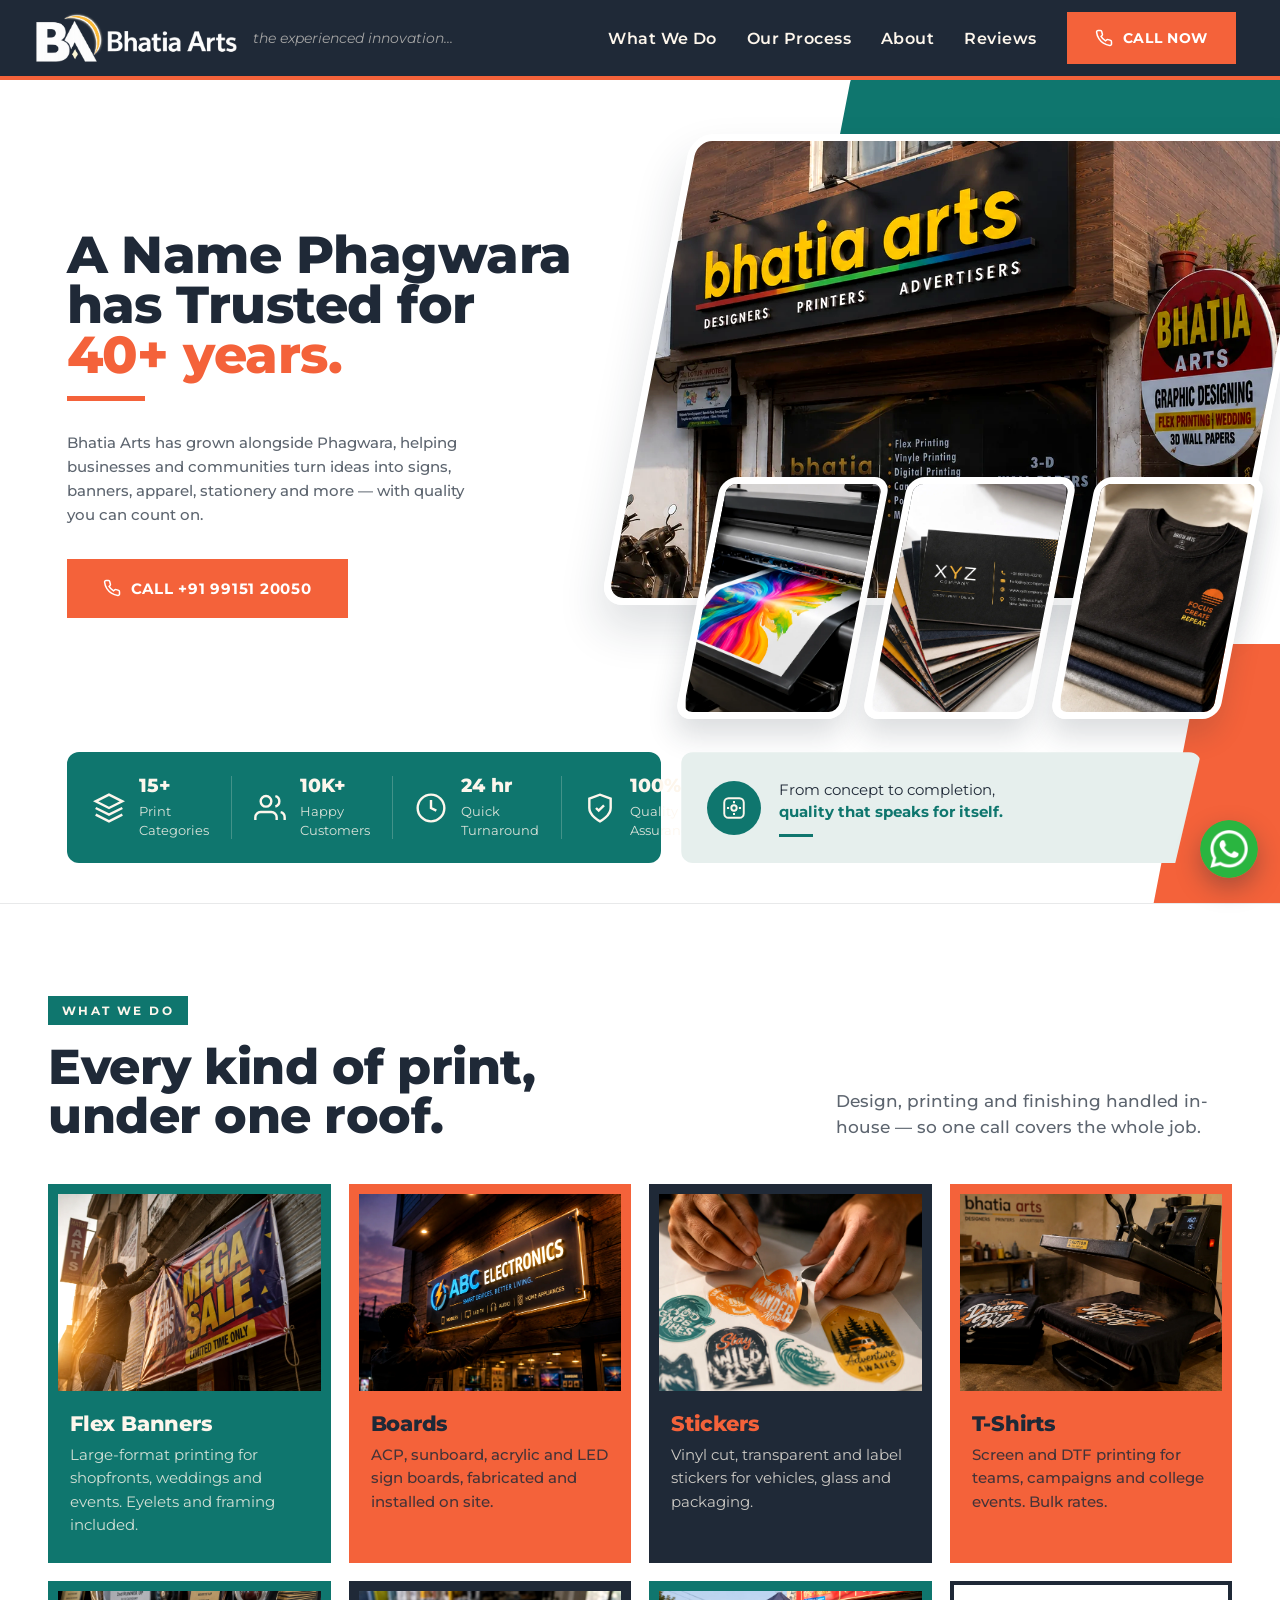
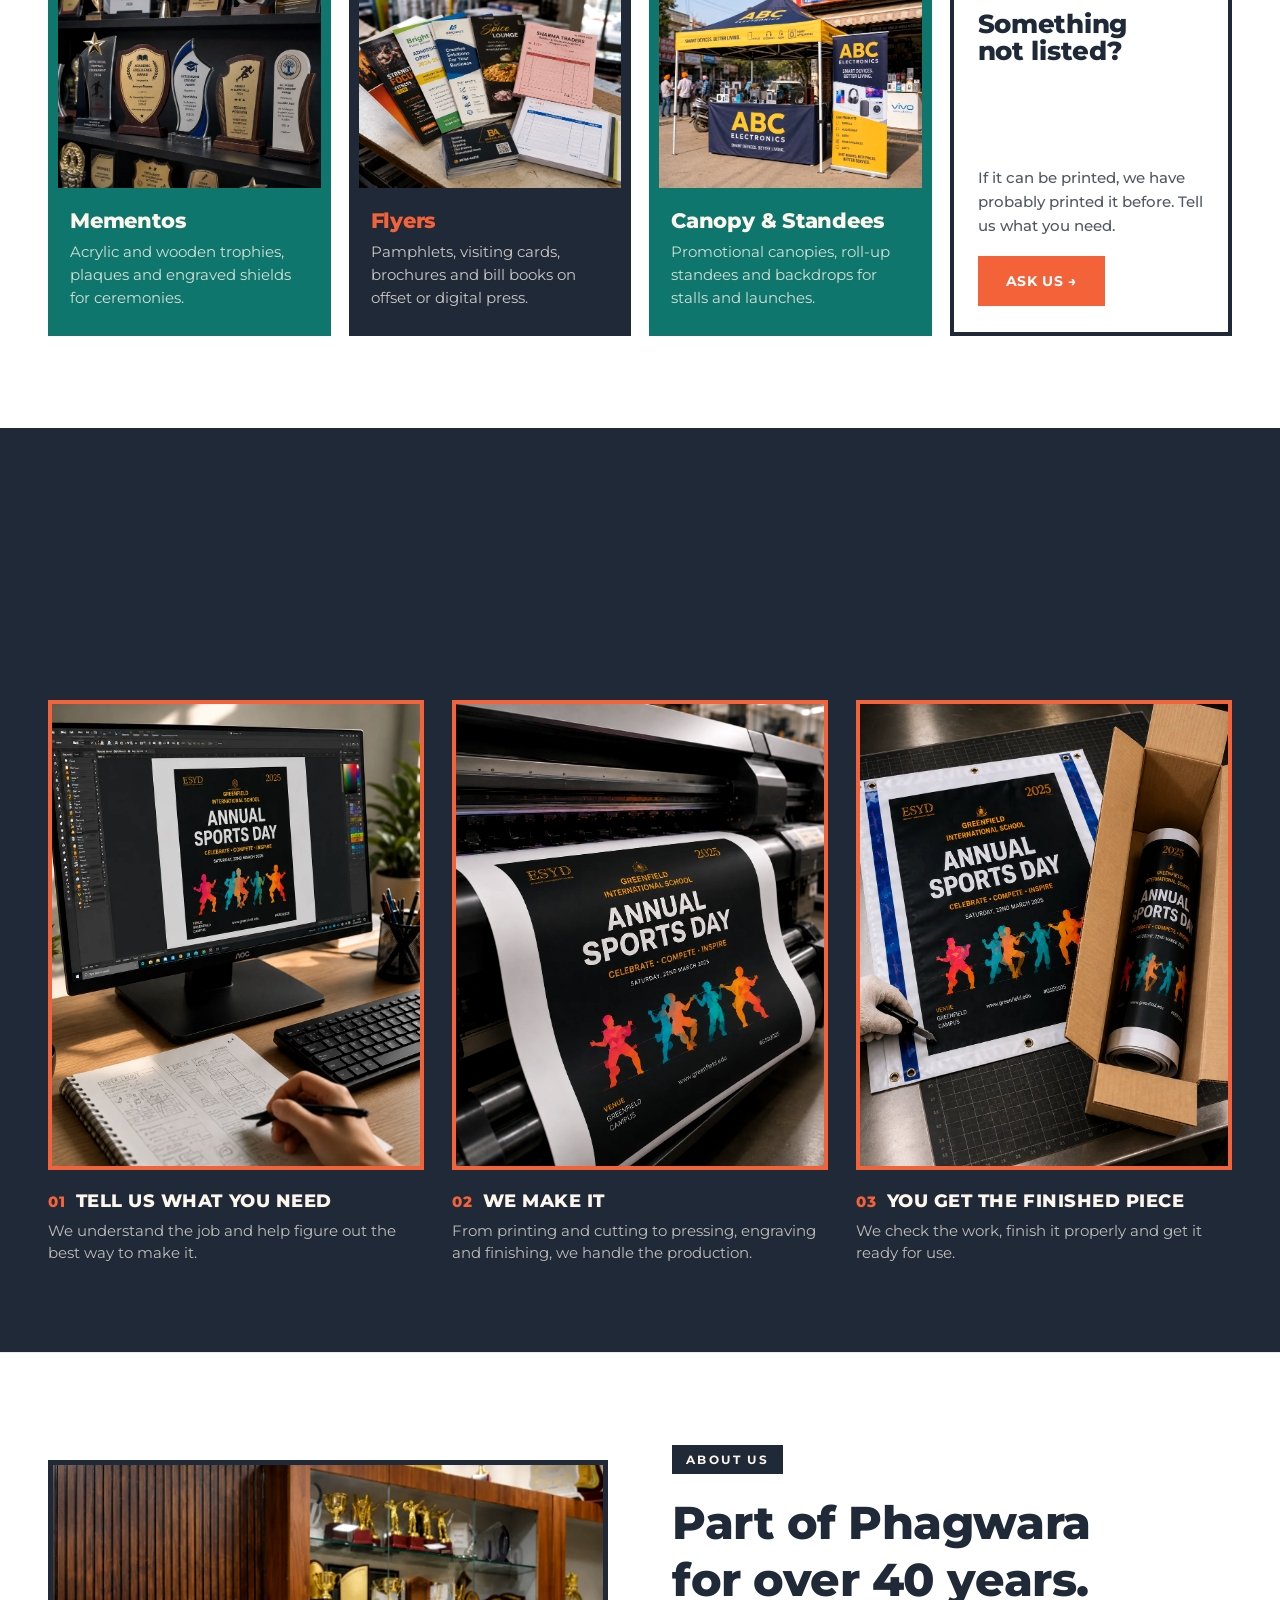
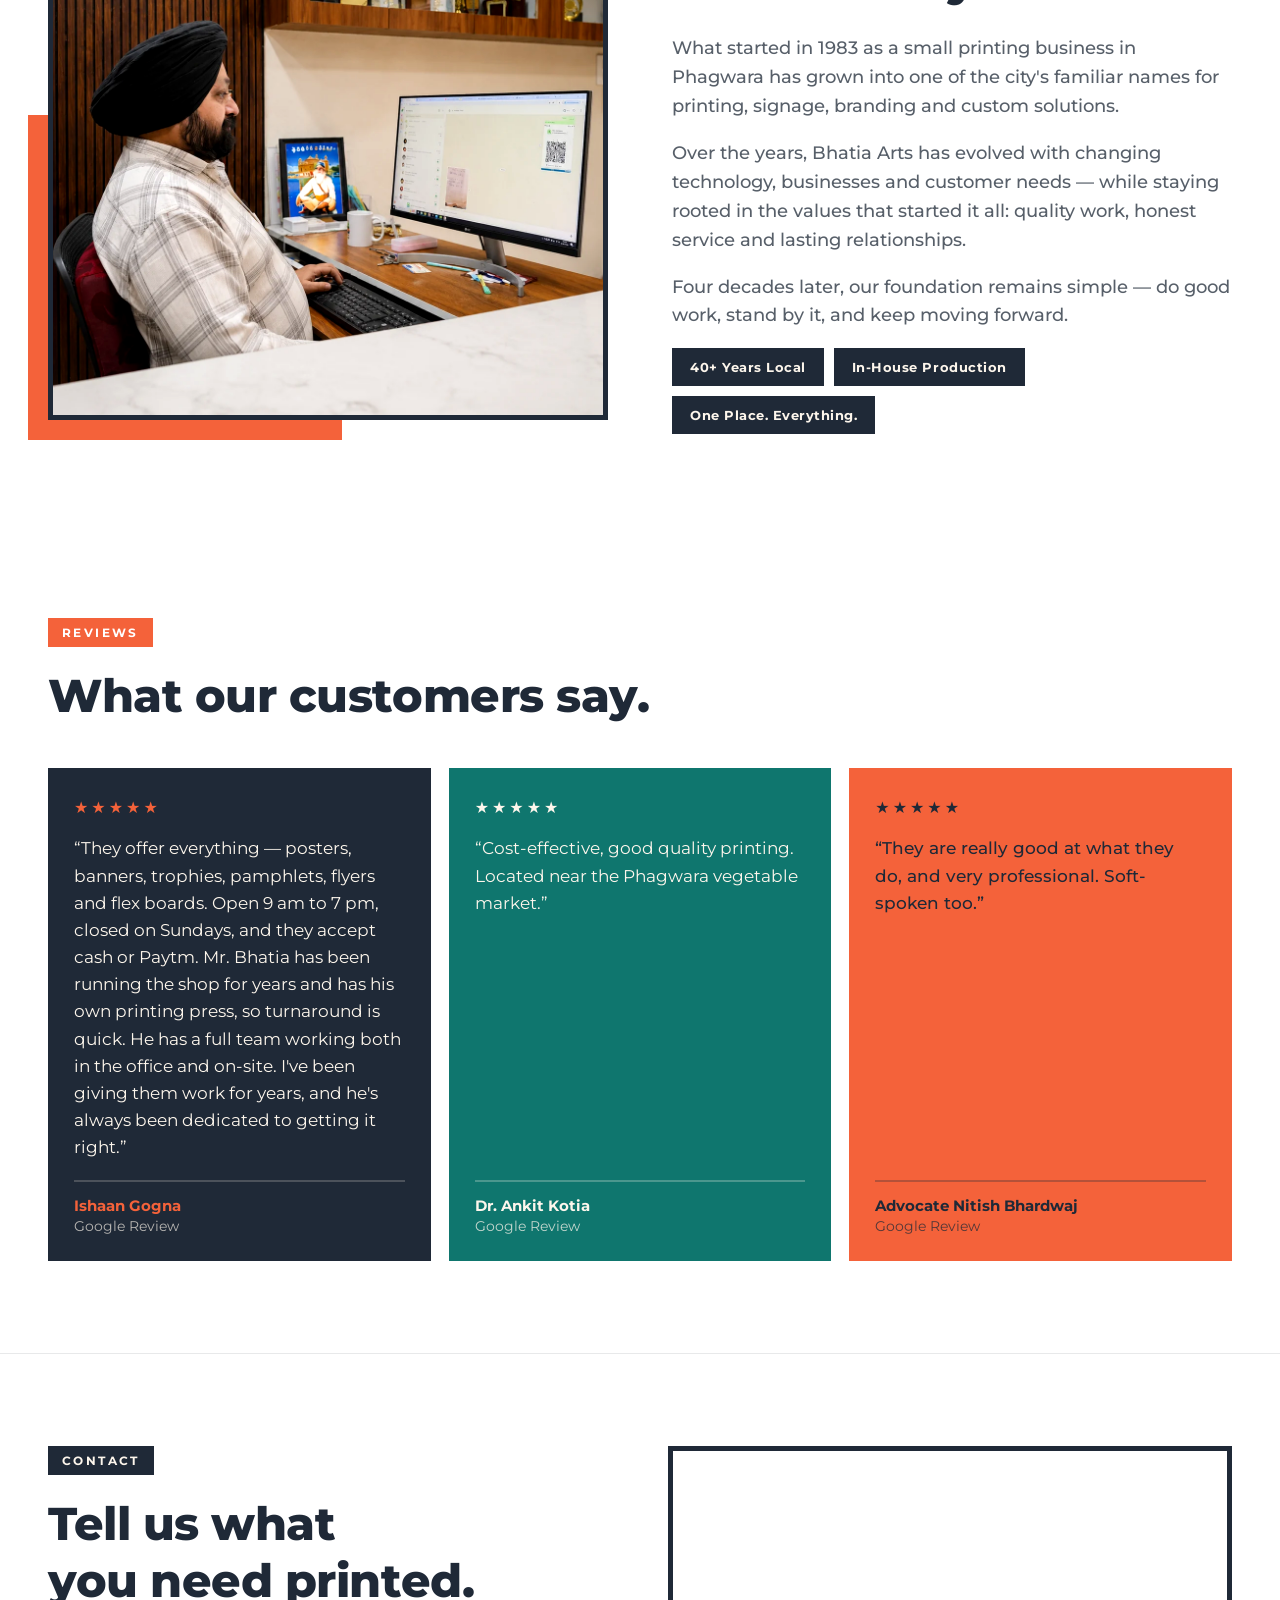
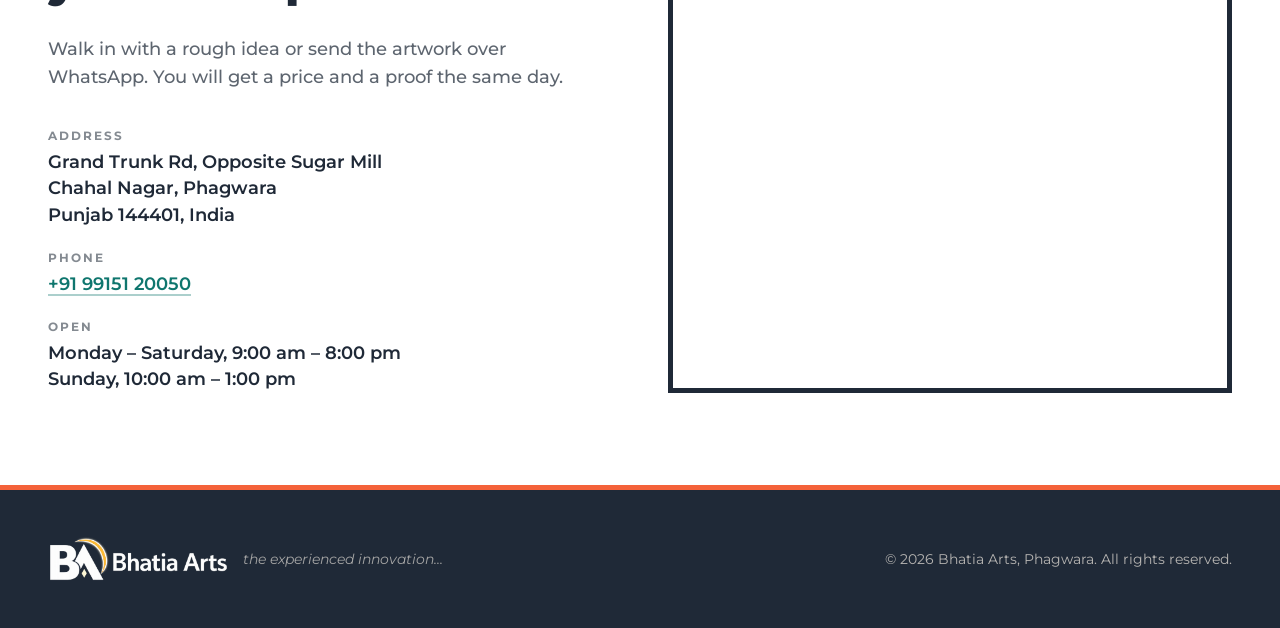
==== commit 83bed1c7: "Convert content photos from PNG to WebP for faster load times The 15 photos embedded across the hero" ====
--- a/index.html
+++ b/index.html
@@ -3,7 +3,8 @@
 <head>
 <meta charset="utf-8">
 <meta name="viewport" content="width=device-width, initial-scale=1">
-<title>Bhatia Arts — Printing Solutions Since 1983</title>
+<title>Bhatia Arts | Printing & Signage Services in Phagwara</title>
+<meta name="description" content="Looking for printing in Phagwara? Bhatia Arts offers flex banners, sign boards, stickers, T-shirts, mementos, flyers and more since 1983.">
 <link rel="icon" type="image/png" href="favicon.png">
 <link rel="icon" type="image/x-icon" href="favicon.ico">
 <link rel="apple-touch-icon" href="apple-touch-icon.png">
@@ -56,18 +57,18 @@
 
     <div class="hero-visual">
       <div class="hero-billboard">
-        <img src="hero-large.png" alt="Bhatia Arts storefront and illuminated signage, Phagwara" loading="lazy">
+        <img src="hero-large.webp" alt="Bhatia Arts storefront and illuminated signage, Phagwara" loading="lazy">
       </div>
 
       <div class="hero-strip">
         <div class="hero-strip-item">
-          <img src="hero-strip-1-press.png" alt="Large-format printer producing a colorful print" loading="lazy">
+          <img src="hero-strip-1-press.webp" alt="Large-format printer producing a colorful print" loading="lazy">
         </div>
         <div class="hero-strip-item">
-          <img src="hero-strip-2-cards.png" alt="Stack of printed business cards" loading="lazy">
+          <img src="hero-strip-2-cards.webp" alt="Stack of printed business cards" loading="lazy">
         </div>
         <div class="hero-strip-item">
-          <img src="hero-strip-3-tshirt.png" alt="Folded stack of printed Bhatia Arts t-shirts" loading="lazy">
+          <img src="hero-strip-3-tshirt.webp" alt="Folded stack of printed Bhatia Arts t-shirts" loading="lazy">
         </div>
       </div>
     </div>
@@ -114,49 +115,49 @@
 
     <div class="work-grid">
       <article class="work-card work-card--teal reveal">
-        <div class="work-card-img"><img src="flex.png" alt="Worker installing a large printed flex banner" loading="lazy"></div>
+        <div class="work-card-img"><img src="flex.webp" alt="Worker installing a large printed flex banner" loading="lazy"></div>
         <div class="work-card-body">
           <h3>Flex Banners</h3>
           <p>Large-format printing for shopfronts, weddings and events. Eyelets and framing included.</p>
         </div>
       </article>
       <article class="work-card work-card--orange reveal">
-        <div class="work-card-img"><img src="board.png" alt="Backlit LED sign board being mounted on a shopfront" loading="lazy"></div>
+        <div class="work-card-img"><img src="board.webp" alt="Backlit LED sign board being mounted on a shopfront" loading="lazy"></div>
         <div class="work-card-body">
           <h3>Boards</h3>
           <p>ACP, sunboard, acrylic and LED sign boards, fabricated and installed on site.</p>
         </div>
       </article>
       <article class="work-card work-card--dark reveal">
-        <div class="work-card-img"><img src="stickers.png" alt="Hands weeding colorful die-cut vinyl stickers" loading="lazy"></div>
+        <div class="work-card-img"><img src="stickers.webp" alt="Hands weeding colorful die-cut vinyl stickers" loading="lazy"></div>
         <div class="work-card-body">
           <h3 class="accent-text">Stickers</h3>
           <p>Vinyl cut, transparent and label stickers for vehicles, glass and packaging.</p>
         </div>
       </article>
       <article class="work-card work-card--orange reveal">
-        <div class="work-card-img"><img src="t-shirt.png" alt="Heat press printing a design onto a t-shirt" loading="lazy"></div>
+        <div class="work-card-img"><img src="t-shirt.webp" alt="Heat press printing a design onto a t-shirt" loading="lazy"></div>
         <div class="work-card-body">
           <h3>T-Shirts</h3>
           <p>Screen and DTF printing for teams, campaigns and college events. Bulk rates.</p>
         </div>
       </article>
       <article class="work-card work-card--teal reveal">
-        <div class="work-card-img"><img src="mementos.png" alt="Shelf of acrylic and wooden trophies and plaques" loading="lazy"></div>
+        <div class="work-card-img"><img src="mementos.webp" alt="Shelf of acrylic and wooden trophies and plaques" loading="lazy"></div>
         <div class="work-card-body">
           <h3>Mementos</h3>
           <p>Acrylic and wooden trophies, plaques and engraved shields for ceremonies.</p>
         </div>
       </article>
       <article class="work-card work-card--dark reveal">
-        <div class="work-card-img"><img src="flyers.png" alt="Stack of printed flyers, brochures and bill books" loading="lazy"></div>
+        <div class="work-card-img"><img src="flyers.webp" alt="Stack of printed flyers, brochures and bill books" loading="lazy"></div>
         <div class="work-card-body">
           <h3 class="accent-text">Flyers</h3>
           <p>Pamphlets, visiting cards, brochures and bill books on offset or digital press.</p>
         </div>
       </article>
       <article class="work-card work-card--teal reveal">
-        <div class="work-card-img"><img src="canopy.png" alt="Promotional canopy tent and roll-up standee at a stall" loading="lazy"></div>
+        <div class="work-card-img"><img src="canopy.webp" alt="Promotional canopy tent and roll-up standee at a stall" loading="lazy"></div>
         <div class="work-card-body">
           <h3>Canopy &amp; Standees</h3>
           <p>Promotional canopies, roll-up standees and backdrops for stalls and launches.</p>
@@ -185,21 +186,21 @@
     <div class="process-grid">
       <div class="process-step reveal">
         <div class="process-img">
-          <img src="brief.png" alt="Designer reviewing a poster layout on screen next to hand-drawn sketches" loading="lazy">
+          <img src="brief.webp" alt="Designer reviewing a poster layout on screen next to hand-drawn sketches" loading="lazy">
         </div>
         <div class="process-meta"><span class="process-num">01</span><h3 class="process-title">Tell Us What You Need</h3></div>
         <p class="process-desc">We understand the job and help figure out the best way to make it.</p>
       </div>
       <div class="process-step reveal">
         <div class="process-img">
-          <img src="making.png" alt="Large-format printer producing a poster" loading="lazy">
+          <img src="making.webp" alt="Large-format printer producing a poster" loading="lazy">
         </div>
         <div class="process-meta"><span class="process-num">02</span><h3 class="process-title">We Make It</h3></div>
         <p class="process-desc">From printing and cutting to pressing, engraving and finishing, we handle the production.</p>
       </div>
       <div class="process-step reveal">
         <div class="process-img">
-          <img src="finish.png" alt="Trimming a finished print and rolling it for delivery" loading="lazy">
+          <img src="finish.webp" alt="Trimming a finished print and rolling it for delivery" loading="lazy">
         </div>
         <div class="process-meta"><span class="process-num">03</span><h3 class="process-title">You Get The Finished Piece</h3></div>
         <p class="process-desc">We check the work, finish it properly and get it ready for use.</p>
@@ -212,7 +213,7 @@
   <div class="container about-inner">
     <div class="about-visual reveal">
       <div class="about-shape" aria-hidden="true"></div>
-      <div class="about-img"><img src="about-us.png" alt="Bhatia Arts team member at the office desk, trophy cabinet in the background" loading="lazy"></div>
+      <div class="about-img"><img src="about-us.webp" alt="Bhatia Arts team member at the office desk, trophy cabinet in the background" loading="lazy"></div>
     </div>
     <div class="about-content reveal">
       <div class="eyebrow">About us</div>
